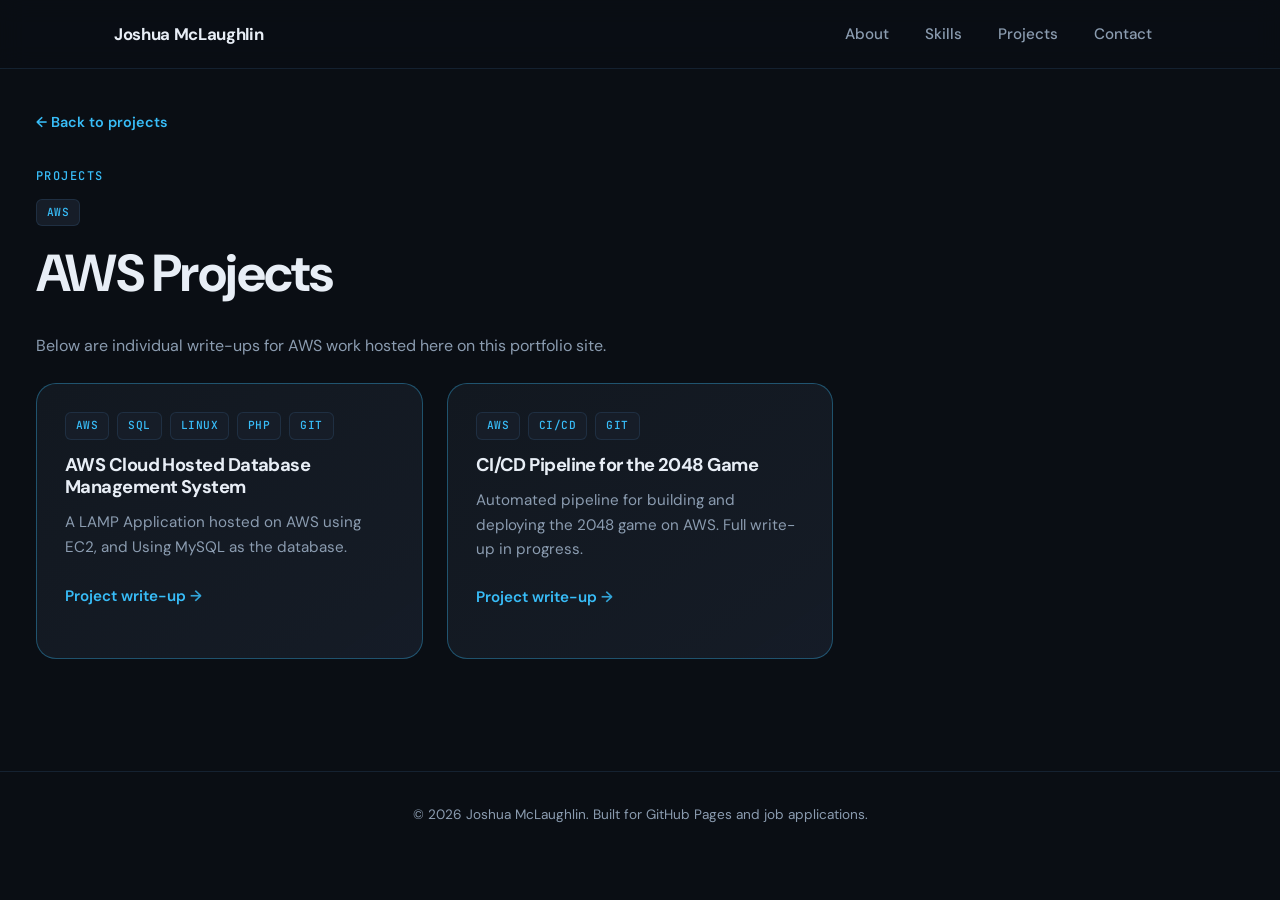
==== aws-projects.html @ 84dbf436 "added new project 2048 CI/CD pipeline still needs polishing" ====
<!DOCTYPE html>
<html lang="en">
<head>
  <meta charset="UTF-8">
  <meta name="viewport" content="width=device-width, initial-scale=1.0">
  <meta name="description" content="AWS projects: LAMP stack on EC2 and CI/CD for the 2048 game. Joshua McLaughlin portfolio hub.">
  <title>AWS Projects | Joshua McLaughlin</title>
  <link rel="preconnect" href="https://fonts.googleapis.com">
  <link rel="preconnect" href="https://fonts.gstatic.com" crossorigin>
  <link href="https://fonts.googleapis.com/css2?family=DM+Sans:ital,opsz,wght@0,9..40,400;0,9..40,500;0,9..40,600;0,9..40,700;1,9..40,400&family=JetBrains+Mono:wght@400;500&display=swap" rel="stylesheet">
  <link rel="stylesheet" href="styles.css">
</head>
<body>
  <a class="skip-link" href="#main">Skip to content</a>

  <header class="site-header">
    <div class="header-inner">
      <a class="logo" href="index.html">Joshua McLaughlin<span></span></a>
      <button class="nav-toggle" type="button" aria-label="Open menu" aria-expanded="false">
        <span></span><span></span><span></span>
      </button>
      <nav class="nav" aria-label="Primary">
        <a href="index.html#about">About</a>
        <a href="index.html#skills">Skills</a>
        <a href="index.html#projects">Projects</a>
        <a href="index.html#contact">Contact</a>
      </nav>
    </div>
  </header>

  <main id="main">
    <article class="section-inner project-detail">
      <a class="project-back" href="index.html#projects">← Back to projects</a>
      <header class="project-detail-header">
        <span class="section-label">Projects</span>
        <div class="project-tags">
          <span class="tag">AWS</span>
        </div>
        <h1>AWS Projects</h1>
      </header>
      <div class="project-detail-body">
        <section class="project-detail-section">
          <p class="project-detail-intro">
            Below are individual write-ups for AWS work hosted here on this portfolio site.
          </p>
          <div class="projects-grid projects-grid--detail">
            <a href="project-serverless-aws.html" class="project-card-link" aria-labelledby="aws-hub-card-lamp-title">
              <article class="project-card featured">
                <div class="project-tags">
                  <span class="tag">AWS</span>
                  <span class="tag">SQL</span>
                  <span class="tag">Linux</span>
                  <span class="tag">PHP</span>
                  <span class="tag">Git</span>
                </div>
                <h3 id="aws-hub-card-lamp-title">AWS Cloud Hosted Database Management System</h3>
                <p>
                  A LAMP Application hosted on AWS using EC2, and Using MySQL as the database.
                </p>
                <p class="project-card-cta"><span class="project-card-cta-text">Project write-up</span></p>
              </article>
            </a>
            <a href="project-aws-cicd-2048.html" class="project-card-link" aria-labelledby="aws-hub-card-cicd-title">
              <article class="project-card featured">
                <div class="project-tags">
                  <span class="tag">AWS</span>
                  <span class="tag">CI/CD</span>
                  <span class="tag">Git</span>
                </div>
                <h3 id="aws-hub-card-cicd-title">CI/CD Pipeline for the 2048 Game</h3>
                <p>
                  Automated pipeline for building and deploying the 2048 game on AWS. Full write-up in progress.
                </p>
                <p class="project-card-cta"><span class="project-card-cta-text">Project write-up</span></p>
              </article>
            </a>
          </div>
        </section>
      </div>
    </article>
  </main>

  <footer class="site-footer">
    <p>© <span id="year"></span> Joshua McLaughlin. Built for GitHub Pages and job applications.</p>
  </footer>

  <script>
    document.getElementById("year").textContent = new Date().getFullYear();
  </script>
  <script src="script.js" defer></script>
</body>
</html>
---- styles.css ----
/* Portfolio: Joshua McLaughlin */
:root {
  --bg-deep: #0a0e14;
  --bg-card: #121820;
  --bg-elevated: #161d28;
  --border: rgba(100, 180, 255, 0.12);
  --text: #e8eef6;
  --text-muted: #8b9cb0;
  --accent: #38bdf8;
  --accent-soft: rgba(56, 189, 248, 0.15);
  --accent-glow: rgba(56, 189, 248, 0.35);
  --success: #34d399;
  --font-sans: "DM Sans", system-ui, sans-serif;
  --font-mono: "JetBrains Mono", ui-monospace, monospace;
  --radius: 12px;
  --radius-lg: 20px;
  --shadow: 0 24px 48px rgba(0, 0, 0, 0.45);
  --max: 1100px;
}

*,
*::before,
*::after {
  box-sizing: border-box;
}

html {
  scroll-behavior: smooth;
}

body {
  margin: 0;
  font-family: var(--font-sans);
  font-size: 16px;
  line-height: 1.6;
  color: var(--text);
  background: var(--bg-deep);
  min-height: 100vh;
}

a {
  color: var(--accent);
  text-decoration: none;
  transition: color 0.2s ease, opacity 0.2s ease;
}

a:hover {
  color: #7dd3fc;
}

.skip-link {
  position: absolute;
  top: -100px;
  left: 16px;
  z-index: 100;
  padding: 12px 20px;
  background: var(--accent);
  color: var(--bg-deep);
  font-weight: 600;
  border-radius: 8px;
}

.skip-link:focus {
  top: 16px;
}

/* Header */
.site-header {
  position: sticky;
  top: 0;
  z-index: 50;
  -webkit-backdrop-filter: blur(12px);
  backdrop-filter: blur(12px);
  background: rgba(10, 14, 20, 0.75);
  border-bottom: 1px solid var(--border);
}

.header-inner {
  max-width: var(--max);
  margin: 0 auto;
  padding: 14px 24px;
  display: flex;
  align-items: center;
  justify-content: space-between;
  gap: 16px;
}

.logo {
  font-weight: 700;
  font-size: 1.05rem;
  letter-spacing: -0.02em;
  color: var(--text);
}

.logo span {
  color: var(--accent);
}

.nav-toggle {
  display: none;
  flex-direction: column;
  gap: 5px;
  padding: 8px;
  background: transparent;
  border: 1px solid var(--border);
  border-radius: 8px;
  cursor: pointer;
}

.nav-toggle span {
  display: block;
  width: 22px;
  height: 2px;
  background: var(--text);
  border-radius: 1px;
}

.nav {
  display: flex;
  align-items: center;
  gap: 8px;
}

.nav a {
  padding: 8px 14px;
  border-radius: 8px;
  color: var(--text-muted);
  font-size: 0.95rem;
  font-weight: 500;
}

.nav a:hover,
.nav a[aria-current="page"] {
  color: var(--text);
  background: var(--accent-soft);
}

/* Sections */
section {
  scroll-margin-top: 72px;
}

.section-inner {
  max-width: var(--max);
  margin: 0 auto;
  padding: 72px 24px;
}

.section-label {
  display: inline-block;
  font-family: var(--font-mono);
  font-size: 0.75rem;
  font-weight: 500;
  letter-spacing: 0.12em;
  text-transform: uppercase;
  color: var(--accent);
  margin-bottom: 12px;
}

h1,
h2,
h3 {
  margin: 0 0 12px;
  font-weight: 700;
  letter-spacing: -0.03em;
  line-height: 1.2;
}

h1 {
  font-size: clamp(2.25rem, 5vw, 3.25rem);
}

h2 {
  font-size: clamp(1.75rem, 3.5vw, 2.25rem);
}

h3 {
  font-size: 1.15rem;
}

p {
  margin: 0 0 1rem;
  color: var(--text-muted);
}

/* Hero */
.hero {
  padding-top: 48px;
  padding-bottom: 32px;
}

.hero-badge {
  display: inline-flex;
  align-items: center;
  gap: 8px;
  padding: 8px 14px;
  margin-bottom: 24px;
  font-size: 0.875rem;
  color: var(--text-muted);
  background: var(--bg-elevated);
  border: 1px solid var(--border);
  border-radius: 999px;
}

.hero-badge svg {
  flex-shrink: 0;
  color: var(--accent);
}

.hero-lead {
  font-size: 1.2rem;
  max-width: 560px;
  margin-bottom: 28px;
  color: var(--text-muted);
}

.hero-actions {
  display: flex;
  flex-wrap: wrap;
  gap: 12px;
  margin-bottom: 48px;
}

.hero-education-card {
  width: min(100%, 560px);
}

.btn {
  display: inline-flex;
  align-items: center;
  justify-content: center;
  gap: 8px;
  padding: 12px 22px;
  font-family: var(--font-sans);
  font-size: 0.95rem;
  font-weight: 600;
  border-radius: 10px;
  border: none;
  cursor: pointer;
  transition: transform 0.15s ease, box-shadow 0.2s ease, background 0.2s ease;
}

.btn-primary {
  background: linear-gradient(135deg, #38bdf8, #0ea5e9);
  color: #042028;
  box-shadow: 0 8px 24px var(--accent-glow);
}

.btn-primary:hover {
  transform: translateY(-1px);
  box-shadow: 0 12px 32px var(--accent-glow);
}

.btn-ghost {
  background: transparent;
  color: var(--text);
  border: 1px solid var(--border);
}

.btn-ghost:hover {
  background: var(--accent-soft);
  border-color: rgba(56, 189, 248, 0.35);
}

.hero-stats {
  display: grid;
  grid-template-columns: repeat(auto-fit, minmax(140px, 1fr));
  gap: 16px;
  max-width: 520px;
}

.stat {
  padding: 16px 18px;
  background: var(--bg-card);
  border: 1px solid var(--border);
  border-radius: var(--radius);
}

.stat strong {
  display: block;
  font-size: 1.35rem;
  color: var(--text);
  font-variant-numeric: tabular-nums;
}

.stat span {
  font-size: 0.8rem;
  color: var(--text-muted);
}

/* About */
.about-grid {
  display: grid;
  grid-template-columns: 1fr 1fr;
  gap: 40px;
  align-items: start;
}

.about-grid > :first-child {
  grid-column: 1 / -1;
}

.about-grid > .about-card {
  display: none;
}

@media (max-width: 800px) {
  .about-grid {
    grid-template-columns: 1fr;
  }
}

.about-card {
  padding: 28px;
  background: var(--bg-card);
  border: 1px solid var(--border);
  border-radius: var(--radius-lg);
  box-shadow: var(--shadow);
}

.about-card h3 {
  margin-bottom: 12px;
  color: var(--text);
}

.edu-line {
  display: flex;
  align-items: baseline;
  justify-content: space-between;
  gap: 16px;
  flex-wrap: wrap;
  margin-bottom: 8px;
}

.edu-line strong {
  color: var(--text);
}

.edu-meta {
  font-size: 0.9rem;
  color: var(--text-muted);
}

/* Skills */
.skills-wrap {
  display: flex;
  flex-wrap: wrap;
  gap: 10px;
  margin-top: 8px;
}

.skill-pill {
  padding: 8px 14px;
  font-size: 0.85rem;
  font-weight: 500;
  color: var(--text);
  background: var(--bg-elevated);
  border: 1px solid var(--border);
  border-radius: 999px;
}

.skill-pill.cloud {
  border-color: rgba(56, 189, 248, 0.35);
  background: var(--accent-soft);
}

/* Projects */
.projects-grid {
  display: grid;
  grid-template-columns: repeat(auto-fill, minmax(300px, 1fr));
  gap: 24px;
  margin-top: 32px;
}

.projects-grid--detail {
  margin-top: 20px;
}

.project-card-link {
  display: block;
  color: inherit;
  text-decoration: none;
  border-radius: var(--radius-lg);
}

/* Hub: strip both classes from the anchor when Project 3 is ready to show */
.project-card-link.project-card-link--hub-hidden {
  display: none;
}

.project-card-link:focus-visible {
  outline: 2px solid var(--accent);
  outline-offset: 3px;
}

.project-card-link:hover .project-card {
  border-color: rgba(56, 189, 248, 0.25);
  transform: translateY(-2px);
}

.project-card-link .project-card {
  height: 100%;
}

.project-card-cta {
  margin: 0;
  margin-top: auto;
  padding-top: 4px;
  font-size: 0.9rem;
  font-weight: 600;
  color: var(--accent);
}

.project-card-cta-text::after {
  content: " →";
  opacity: 0.85;
}

.project-card {
  display: flex;
  flex-direction: column;
  padding: 28px;
  background: var(--bg-card);
  border: 1px solid var(--border);
  border-radius: var(--radius-lg);
  transition: border-color 0.2s ease, transform 0.2s ease;
}

.project-card:hover {
  border-color: rgba(56, 189, 248, 0.25);
  transform: translateY(-2px);
}

.project-card.featured {
  border-color: rgba(56, 189, 248, 0.35);
  background: linear-gradient(145deg, var(--bg-card) 0%, rgba(22, 29, 40, 0.95) 100%);
}

.project-tags {
  display: flex;
  flex-wrap: wrap;
  gap: 8px;
  margin-bottom: 14px;
}

.tag {
  font-family: var(--font-mono);
  font-size: 0.7rem;
  font-weight: 500;
  letter-spacing: 0.04em;
  text-transform: uppercase;
  padding: 4px 10px;
  border-radius: 6px;
  background: var(--bg-elevated);
  color: var(--accent);
  border: 1px solid var(--border);
}

.tag.other {
  color: var(--success);
  border-color: rgba(52, 211, 153, 0.25);
}

.project-card p {
  flex-grow: 1;
  font-size: 0.95rem;
  margin-bottom: 20px;
}

.project-links {
  display: flex;
  flex-wrap: wrap;
  gap: 12px;
}

.project-links a {
  font-size: 0.9rem;
  font-weight: 600;
}

.project-links a::after {
  content: " →";
  opacity: 0.7;
}

/* Project detail (standalone write-up pages) */
.project-detail {
  padding-top: 40px;
  padding-bottom: 72px;
}

.project-detail.section-inner {
  /* Use nearly full viewport width so console screenshots stay readable */
  max-width: min(100%, calc(100vw - 24px));
  box-sizing: border-box;
}

.project-back {
  display: inline-flex;
  align-items: center;
  gap: 6px;
  margin-bottom: 28px;
  font-size: 0.9rem;
  font-weight: 600;
  color: var(--accent);
}

.project-back:hover {
  color: #7dd3fc;
}

.project-detail-header .project-tags {
  margin-bottom: 16px;
}

.project-detail-body {
  margin-top: 28px;
  max-width: 100%;
}

.project-detail-body > *:first-child {
  margin-top: 0;
}

.project-detail-section {
  margin-bottom: 40px;
}

.project-detail-section h2 {
  font-size: clamp(1.2rem, 2.5vw, 1.45rem);
  margin-bottom: 14px;
  color: var(--text);
}

.project-detail-intro {
  margin: 0 0 24px;
  max-width: 720px;
  font-size: 1rem;
  color: var(--text-muted);
  line-height: 1.65;
}

.project-detail-code {
  font-family: var(--font-mono);
  font-size: 0.88em;
  padding: 0.15em 0.45em;
  background: var(--bg-elevated);
  border-radius: 6px;
  border: 1px solid var(--border);
}

.project-detail-pre {
  margin: 12px 0 0;
  padding: 16px 18px;
  max-width: 100%;
  overflow-x: auto;
  font-family: var(--font-mono);
  font-size: 0.82rem;
  line-height: 1.5;
  background: var(--bg-elevated);
  border: 1px solid var(--border);
  border-radius: 6px;
  white-space: pre;
}

.project-detail-steps .project-detail-pre {
  max-width: min(720px, 100%);
}

.project-detail-steps li > .project-detail-pre + p {
  margin-top: 16px;
}

.project-detail-steps li > p + .project-detail-pre {
  margin-top: 8px;
}

.project-detail-section p {
  max-width: 720px;
}

.project-detail-steps {
  margin: 0;
  padding-left: 1.15rem;
  max-width: none;
}

.project-detail-steps li {
  margin-bottom: 18px;
  color: var(--text-muted);
}

.project-detail-steps li:last-child {
  margin-bottom: 0;
}

/* Step title only; inline <strong> inside paragraphs must stay inline */
.project-detail-steps > li > strong:first-child {
  color: var(--text);
  display: block;
  margin-bottom: 6px;
  font-size: 1rem;
}

.project-detail-steps p strong {
  display: inline;
  color: var(--text);
  font-weight: 600;
}

.project-detail-steps p {
  margin: 0;
}

.project-detail-steps li > p + p {
  margin-top: 12px;
}

.project-detail-step-media {
  display: grid;
  grid-template-columns: 1fr;
  gap: 32px;
  margin-top: 24px;
  max-width: 100%;
}

.project-detail-figure--step {
  margin: 0;
  max-width: 100%;
}

.project-detail-figure {
  margin: 8px 0 40px;
  max-width: 100%;
}

.project-detail-figure img {
  display: block;
  width: 100%;
  max-width: 100%;
  height: auto;
  border-radius: var(--radius);
  border: 1px solid var(--border);
}

.project-detail-figure figcaption {
  margin-top: 12px;
  font-size: 0.9rem;
  color: var(--text-muted);
}

/* Must beat .project-detail-figure { max-width: 100% } (same specificity was losing) */
.project-detail-figure.project-detail-figure--phone-preview {
  max-width: min(175px, 42vw);
  margin-left: auto;
  margin-right: auto;
}

.project-detail-figure.project-detail-figure--phone-preview img {
  width: 100%;
}

.project-detail-links {
  display: flex;
  flex-wrap: wrap;
  gap: 16px;
  margin-top: 32px;
}

.project-detail-links a {
  font-size: 0.95rem;
  font-weight: 600;
}

.project-detail-links a::after {
  content: " →";
  opacity: 0.7;
}

/* Verifying block: separated from step list, centered title */
.project-detail-section--verify {
  margin-top: 56px;
  padding-top: 48px;
  border-top: 1px solid var(--border);
}

.project-detail-verify-heading {
  text-align: center;
  margin-bottom: 22px;
}

.project-detail-verify-body {
  margin: 0 auto;
  max-width: none;
}

.project-detail-verify-prose {
  max-width: 720px;
  margin-left: auto;
  margin-right: auto;
}

.project-detail-verify-prose p + p {
  margin-top: 16px;
}

.project-detail-section--verify .project-detail-verify-prose p {
  margin-left: auto;
  margin-right: auto;
}

.project-detail-section--verify .project-detail-step-media--verify-enlarged {
  max-width: min(1040px, 100%);
  margin-top: 28px;
  margin-left: auto;
  margin-right: auto;
}

.project-detail-section--verify .project-detail-step-media--verify-enlarged .project-detail-figure {
  margin-bottom: 0;
}

.project-detail-verify-prose--followup {
  margin-top: 48px;
  padding-top: 40px;
  border-top: 1px solid var(--border-subtle, var(--border));
}

.project-detail-verify-prose .project-detail-pre {
  margin-top: 12px;
  max-width: 100%;
}

.project-detail-verify-intro {
  font-size: 1.05rem;
  color: var(--text-muted);
  line-height: 1.65;
}

.project-detail-section--verified {
  margin-top: 48px;
  padding-top: 48px;
  border-top: 1px solid var(--border);
}

.project-detail-verified-media {
  display: grid;
  grid-template-columns: 1fr;
  gap: 32px;
  margin-top: 20px;
  max-width: min(1100px, 100%);
  margin-left: auto;
  margin-right: auto;
}

.project-detail-section--verified .project-detail-figure {
  margin-bottom: 0;
}

/* Contact */
.contact-block {
  text-align: center;
  padding: 56px 28px;
  background: linear-gradient(180deg, var(--bg-elevated) 0%, var(--bg-card) 100%);
  border: 1px solid var(--border);
  border-radius: var(--radius-lg);
  max-width: 640px;
  margin: 0 auto;
  overflow: visible;
}

.contact-block p {
  margin-bottom: 24px;
}

.contact-links {
  display: flex;
  flex-wrap: wrap;
  justify-content: center;
  align-items: center;
  gap: 16px;
  overflow: visible;
}

.contact-links a {
  display: inline-flex;
  align-items: center;
  gap: 8px;
  padding: 10px 18px;
  background: var(--bg-deep);
  border: 1px solid var(--border);
  border-radius: 10px;
  font-weight: 600;
  color: var(--text);
}

.contact-links a:hover {
  border-color: var(--accent);
  color: var(--accent);
}

.contact-email {
  position: relative;
  display: inline-block;
  vertical-align: middle;
  z-index: 2;
  overflow: visible;
}

.contact-email-trigger {
  cursor: pointer;
  display: inline-flex;
  align-items: center;
  justify-content: center;
  gap: 8px;
  padding: 10px 18px;
  background: var(--bg-deep);
  border: 1px solid var(--border);
  border-radius: 10px;
  font-family: inherit;
  font-size: inherit;
  font-weight: 600;
  color: var(--text);
  list-style: none;
}

.contact-email-trigger::-webkit-details-marker {
  display: none;
}

.contact-email[open] .contact-email-trigger {
  border-color: var(--accent);
  color: var(--accent);
}

.contact-email-panel {
  position: absolute;
  left: 50%;
  top: calc(100% + 6px);
  transform: translateX(-50%);
  box-sizing: border-box;
  width: max-content;
  max-width: min(calc(100vw - 48px), 340px);
  padding: 8px 16px;
  background: var(--bg-deep);
  border: 1px solid var(--border);
  border-radius: 999px;
  box-shadow: var(--shadow);
  z-index: 30;
  text-align: center;
}

.contact-email-address {
  display: inline-block;
  font-family: var(--font-mono);
  font-size: 0.85rem;
  color: var(--text);
  white-space: nowrap;
}

/* Footer */
.site-footer {
  padding: 32px 24px 48px;
  text-align: center;
  font-size: 0.85rem;
  color: var(--text-muted);
  border-top: 1px solid var(--border);
}

/* Mobile nav */
@media (max-width: 720px) {
  .nav-toggle {
    display: flex;
  }

  .nav {
    position: absolute;
    top: 100%;
    left: 0;
    right: 0;
    flex-direction: column;
    align-items: stretch;
    padding: 12px 16px 20px;
    background: rgba(10, 14, 20, 0.98);
    border-bottom: 1px solid var(--border);
    display: none;
  }

  .nav.is-open {
    display: flex;
  }

  .header-inner {
    position: relative;
    flex-wrap: wrap;
  }
}

@media (prefers-reduced-motion: reduce) {
  html {
    scroll-behavior: auto;
  }

  .btn,
  .project-card {
    transition: none;
  }
}
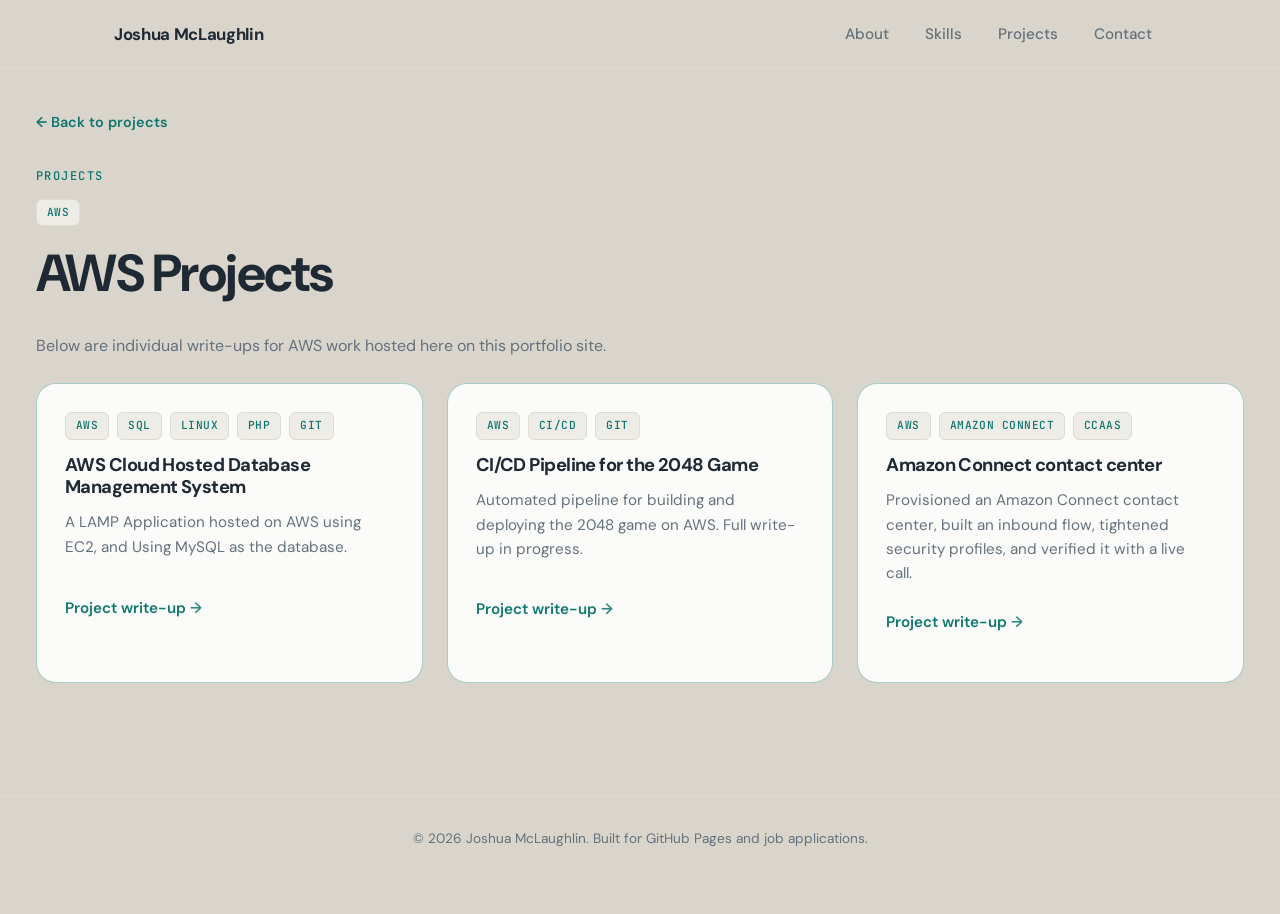
==== commit b84d2dbb: "changing around things" ====
--- a/aws-projects.html
+++ b/aws-projects.html
@@ -74,6 +74,20 @@
                 <p class="project-card-cta"><span class="project-card-cta-text">Project write-up</span></p>
               </article>
             </a>
+            <a href="project-aws-amazon-connect.html" class="project-card-link" aria-labelledby="aws-hub-card-connect-title">
+              <article class="project-card featured">
+                <div class="project-tags">
+                  <span class="tag">AWS</span>
+                  <span class="tag">Amazon Connect</span>
+                  <span class="tag">CCaaS</span>
+                </div>
+                <h3 id="aws-hub-card-connect-title">Amazon Connect contact center</h3>
+                <p>
+                  Provisioned an Amazon Connect contact center, built an inbound flow, tightened security profiles, and verified it with a live call.
+                </p>
+                <p class="project-card-cta"><span class="project-card-cta-text">Project write-up</span></p>
+              </article>
+            </a>
           </div>
         </section>
       </div>
--- a/styles.css
+++ b/styles.css
@@ -1,20 +1,20 @@
 /* Portfolio: Joshua McLaughlin */
 :root {
-  --bg-deep: #0a0e14;
-  --bg-card: #121820;
-  --bg-elevated: #161d28;
-  --border: rgba(100, 180, 255, 0.12);
-  --text: #e8eef6;
-  --text-muted: #8b9cb0;
-  --accent: #38bdf8;
-  --accent-soft: rgba(56, 189, 248, 0.15);
-  --accent-glow: rgba(56, 189, 248, 0.35);
-  --success: #34d399;
+  --bg-deep: #d9d5cc;
+  --bg-card: #ffffff;
+  --bg-elevated: #eeece6;
+  --border: #dedbd3;
+  --text: #1f2933;
+  --text-muted: #65717c;
+  --accent: #0f766e;
+  --accent-soft: #dceeea;
+  --accent-glow: rgba(15, 118, 110, 0.18);
+  --success: #3f7f5e;
   --font-sans: "DM Sans", system-ui, sans-serif;
   --font-mono: "JetBrains Mono", ui-monospace, monospace;
   --radius: 12px;
   --radius-lg: 20px;
-  --shadow: 0 24px 48px rgba(0, 0, 0, 0.45);
+  --shadow: 0 14px 30px rgba(44, 52, 58, 0.1);
   --max: 1100px;
 }
 
@@ -45,7 +45,7 @@
 }
 
 a:hover {
-  color: #7dd3fc;
+  color: #0a5c56;
 }
 
 .skip-link {
@@ -69,9 +69,9 @@
   position: sticky;
   top: 0;
   z-index: 50;
-  -webkit-backdrop-filter: blur(12px);
-  backdrop-filter: blur(12px);
-  background: rgba(10, 14, 20, 0.75);
+  -webkit-backdrop-filter: blur(10px);
+  backdrop-filter: blur(10px);
+  background: rgba(217, 213, 204, 0.92);
   border-bottom: 1px solid var(--border);
 }
 
@@ -132,7 +132,7 @@
 .nav a:hover,
 .nav a[aria-current="page"] {
   color: var(--text);
-  background: var(--accent-soft);
+  background: #e5efec;
 }
 
 /* Sections */
@@ -241,8 +241,8 @@
 }
 
 .btn-primary {
-  background: linear-gradient(135deg, #38bdf8, #0ea5e9);
-  color: #042028;
+  background: var(--accent);
+  color: #ffffff;
   box-shadow: 0 8px 24px var(--accent-glow);
 }
 
@@ -251,6 +251,18 @@
   box-shadow: 0 12px 32px var(--accent-glow);
 }
 
+.btn-secondary {
+  background: var(--accent-soft);
+  color: #0a5c56;
+  border: 1px solid rgba(15, 118, 110, 0.35);
+}
+
+.btn-secondary:hover {
+  background: #cbe5df;
+  border-color: var(--accent);
+  transform: translateY(-1px);
+}
+
 .btn-ghost {
   background: transparent;
   color: var(--text);
@@ -259,7 +271,7 @@
 
 .btn-ghost:hover {
   background: var(--accent-soft);
-  border-color: rgba(56, 189, 248, 0.35);
+  border-color: var(--accent);
 }
 
 .hero-stats {
@@ -360,7 +372,7 @@
 }
 
 .skill-pill.cloud {
-  border-color: rgba(56, 189, 248, 0.35);
+  border-color: rgba(15, 118, 110, 0.35);
   background: var(--accent-soft);
 }
 
@@ -394,7 +406,7 @@
 }
 
 .project-card-link:hover .project-card {
-  border-color: rgba(56, 189, 248, 0.25);
+  border-color: rgba(15, 118, 110, 0.35);
   transform: translateY(-2px);
 }
 
@@ -427,13 +439,13 @@
 }
 
 .project-card:hover {
-  border-color: rgba(56, 189, 248, 0.25);
+  border-color: rgba(15, 118, 110, 0.35);
   transform: translateY(-2px);
 }
 
 .project-card.featured {
-  border-color: rgba(56, 189, 248, 0.35);
-  background: linear-gradient(145deg, var(--bg-card) 0%, rgba(22, 29, 40, 0.95) 100%);
+  border-color: rgba(15, 118, 110, 0.35);
+  background: #fbfcfa;
 }
 
 .project-tags {
@@ -458,7 +470,7 @@
 
 .tag.other {
   color: var(--success);
-  border-color: rgba(52, 211, 153, 0.25);
+  border-color: rgba(63, 127, 94, 0.28);
 }
 
 .project-card p {
@@ -506,7 +518,7 @@
 }
 
 .project-back:hover {
-  color: #7dd3fc;
+  color: #0a5c56;
 }
 
 .project-detail-header .project-tags {
@@ -621,7 +633,24 @@
   grid-template-columns: 1fr;
   gap: 32px;
   margin-top: 24px;
-  max-width: 100%;
+  max-width: min(760px, 100%);
+  margin-left: auto;
+  margin-right: auto;
+}
+
+.project-detail-step-media--compact {
+  max-width: 70%;
+  margin-left: auto;
+  margin-right: auto;
+}
+
+/* CI/CD screenshots are terminal and console captures: keep them readable
+   without allowing a single image to fill the page width. */
+.project-detail--cicd .project-detail-step-media,
+.project-detail--cicd .project-detail-verified-media {
+  max-width: min(760px, 100%);
+  margin-left: auto;
+  margin-right: auto;
 }
 
 .project-detail-figure--step {
@@ -748,7 +777,7 @@
   grid-template-columns: 1fr;
   gap: 32px;
   margin-top: 20px;
-  max-width: min(1100px, 100%);
+  max-width: min(760px, 100%);
   margin-left: auto;
   margin-right: auto;
 }
@@ -881,7 +910,7 @@
     flex-direction: column;
     align-items: stretch;
     padding: 12px 16px 20px;
-    background: rgba(10, 14, 20, 0.98);
+    background: rgba(217, 213, 204, 0.98);
     border-bottom: 1px solid var(--border);
     display: none;
   }
